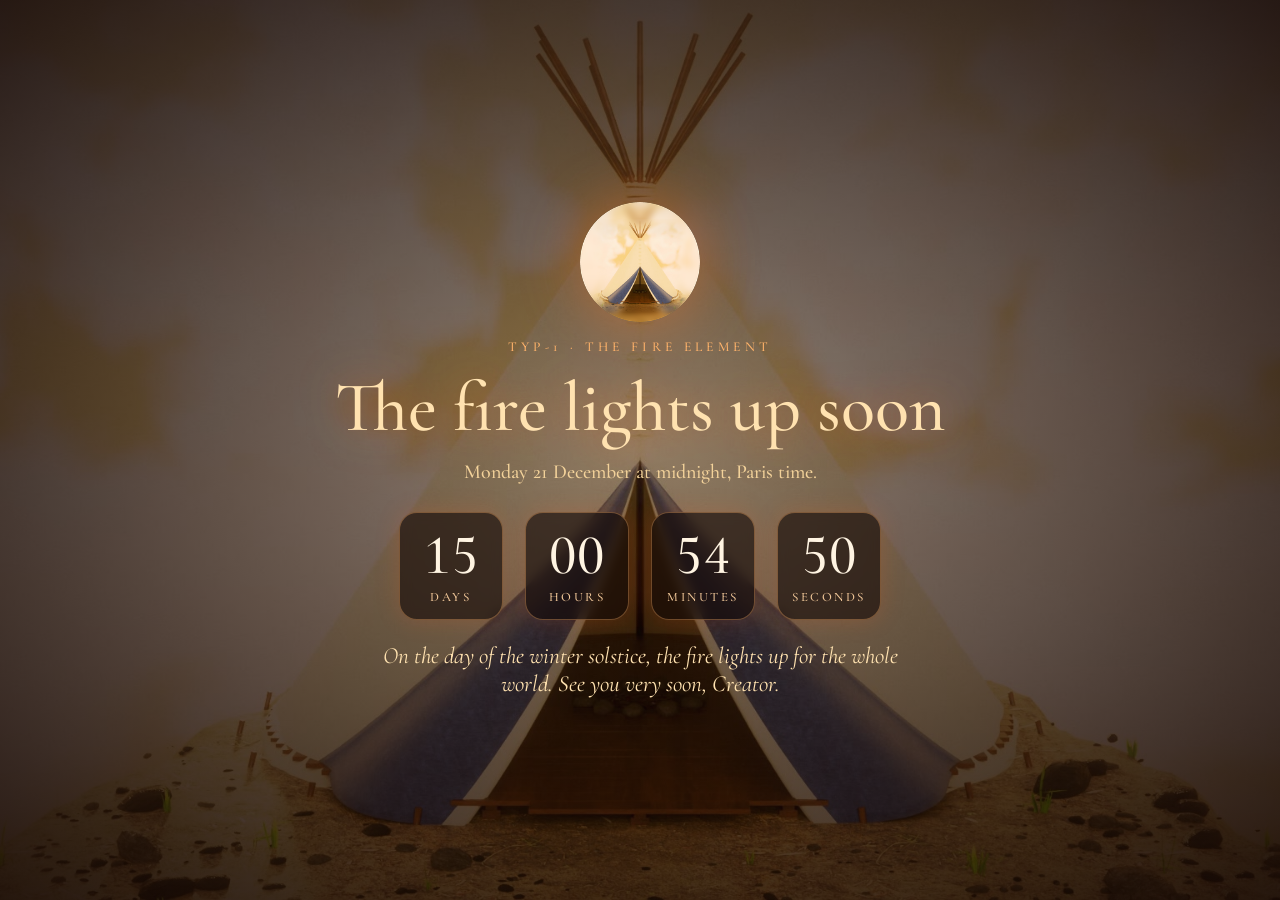
==== bientot.html @ 662b3c2a "Rideau d'ouverture : Typ-1 caché jusqu'au 21 décembre 00:00 (Paris), avec la clé de Ritukah Co-Autho" ====
<!doctype html>
<html lang="fr">
<head>
  <meta charset="utf-8">
  <meta name="viewport" content="width=device-width, initial-scale=1, viewport-fit=cover">
  <meta name="robots" content="noindex, nofollow">
  <meta name="theme-color" content="#120604">
  <title>Typ-1 — Le feu s'allume le 21 décembre</title>
  <link rel="icon" href="/favicon.ico" sizes="any">
  <link rel="icon" type="image/png" sizes="32x32" href="/assets/favicon-32.png">
  <link rel="apple-touch-icon" href="/assets/apple-touch-icon.png">
  <link rel="stylesheet" href="/bientot.css">
  <script src="/bientot.js" defer></script>
</head>
<body>
  <video class="feu" src="/assets/typ1_feu_boucle.mp4" poster="/assets/typ1_poster.jpg" autoplay muted loop playsinline aria-hidden="true"></video>
  <main class="voile" aria-labelledby="voile-titre">
    <img class="voile-logo" src="/assets/icone-192.png" alt="" width="132" height="132">
    <p class="voile-sur" data-t="kicker">Typ-1 · L'élément Feu</p>
    <h1 id="voile-titre" data-t="title">Le feu s'allume bientôt</h1>
    <p class="voile-date" data-t="date">Lundi 21 décembre à minuit, heure de Paris.</p>
    <div class="voile-decompte" role="timer" aria-live="off">
      <div><span id="d">00</span><small data-t="days">jours</small></div>
      <div><span id="h">00</span><small data-t="hours">heures</small></div>
      <div><span id="m">00</span><small data-t="minutes">minutes</small></div>
      <div><span id="s">00</span><small data-t="seconds">secondes</small></div>
    </div>
    <p class="voile-ligne" data-t="line">Le jour du solstice d'hiver, le feu s'allume pour le monde entier. À très vite, Créateur.</p>
  </main>
</body>
</html>
---- bientot.css ----
@font-face{font-family:"Cormorant Garamond";font-weight:500;font-display:swap;src:url("/assets/polices/cormorant-garamond-latin-500-normal.woff2") format("woff2");unicode-range:U+0000-00FF,U+0131,U+0152-0153,U+2000-206F,U+20AC}
@font-face{font-family:"Cormorant Garamond";font-weight:500;font-display:swap;src:url("/assets/polices/cormorant-garamond-latin-ext-500-normal.woff2") format("woff2");unicode-range:U+0100-02BA,U+02BD-02C5,U+02C7-02CC,U+02CE-02D7,U+02DD-02FF,U+1E00-1E9F,U+1EF2-1EFF,U+2020,U+20A0-20AB,U+20AD-20C0,U+2113,U+2C60-2C7F,U+A720-A7FF}
@font-face{font-family:"Cormorant Garamond";font-weight:500;font-display:swap;src:url("/assets/polices/cormorant-garamond-cyrillic-500-normal.woff2") format("woff2");unicode-range:U+0301,U+0400-045F,U+0490-0491,U+04B0-04B1,U+2116}
@font-face{font-family:"Cormorant Garamond";font-style:italic;font-weight:400;font-display:swap;src:url("/assets/polices/cormorant-garamond-latin-400-italic.woff2") format("woff2");unicode-range:U+0000-00FF,U+0131,U+0152-0153,U+2000-206F,U+20AC}
@font-face{font-family:"Cormorant Garamond";font-style:italic;font-weight:400;font-display:swap;src:url("/assets/polices/cormorant-garamond-cyrillic-400-italic.woff2") format("woff2");unicode-range:U+0301,U+0400-045F,U+0490-0491,U+04B0-04B1,U+2116}
*{box-sizing:border-box;margin:0}
html,body{min-height:100%}
body{
  min-height:100vh;min-height:100dvh;display:grid;place-items:center;padding:32px 20px;
  background:#120604 url("/assets/typ1_poster.jpg") center/cover;
  color:#ffe9cc;font-family:"Cormorant Garamond",Georgia,serif;text-align:center;
}
.feu{position:fixed;inset:0;width:100%;height:100%;object-fit:cover}
body::before{content:"";position:fixed;inset:0;z-index:1;background:radial-gradient(ellipse at center,rgba(18,6,4,.45),rgba(18,6,4,.9));pointer-events:none}
.voile{position:relative;z-index:2;max-width:760px;display:grid;justify-items:center;gap:16px}
.voile-logo{width:120px;height:120px;border-radius:50%;box-shadow:0 0 60px rgba(255,120,30,.45);animation:souffle 5s ease-in-out infinite}
.voile-sur{font-size:.85rem;letter-spacing:.32em;text-transform:uppercase;color:#ffb36a}
h1{font-weight:500;font-size:clamp(2.4rem,6.5vw,4.4rem);line-height:1.05;color:#ffe2b0;text-shadow:0 0 40px rgba(255,120,30,.55)}
.voile-date{color:#f3d29a;font-size:1.25rem}
.voile-decompte{display:flex;gap:clamp(8px,3vw,22px);margin:12px 0 6px}
.voile-decompte div{min-width:clamp(64px,18vw,104px);padding:14px 8px;border:1px solid rgba(255,179,106,.35);border-radius:18px;background:rgba(18,6,4,.6);backdrop-filter:blur(6px);-webkit-backdrop-filter:blur(6px);box-shadow:0 0 24px rgba(255,90,20,.18)}
.voile-decompte span{display:block;font-size:clamp(2.1rem,7vw,3.5rem);line-height:1;color:#fff4e2;font-variant-numeric:lining-nums tabular-nums}
.voile-decompte small{display:block;margin-top:6px;font-size:.8rem;letter-spacing:.2em;text-transform:uppercase;color:#f3c99a}
.voile-ligne{font-size:1.45rem;font-style:italic;color:#ffe2b0;max-width:34rem}
html[dir="rtl"] .voile-decompte{flex-direction:row-reverse}
html[lang="ar"] .voile-ligne,html[lang="hi"] .voile-ligne,html[lang="bn"] .voile-ligne,html[lang="zh"] .voile-ligne{font-style:normal}
@keyframes souffle{50%{transform:scale(1.04);box-shadow:0 0 90px rgba(255,140,40,.6)}}
@media (prefers-reduced-motion:reduce){.voile-logo{animation:none}.feu{display:none}}
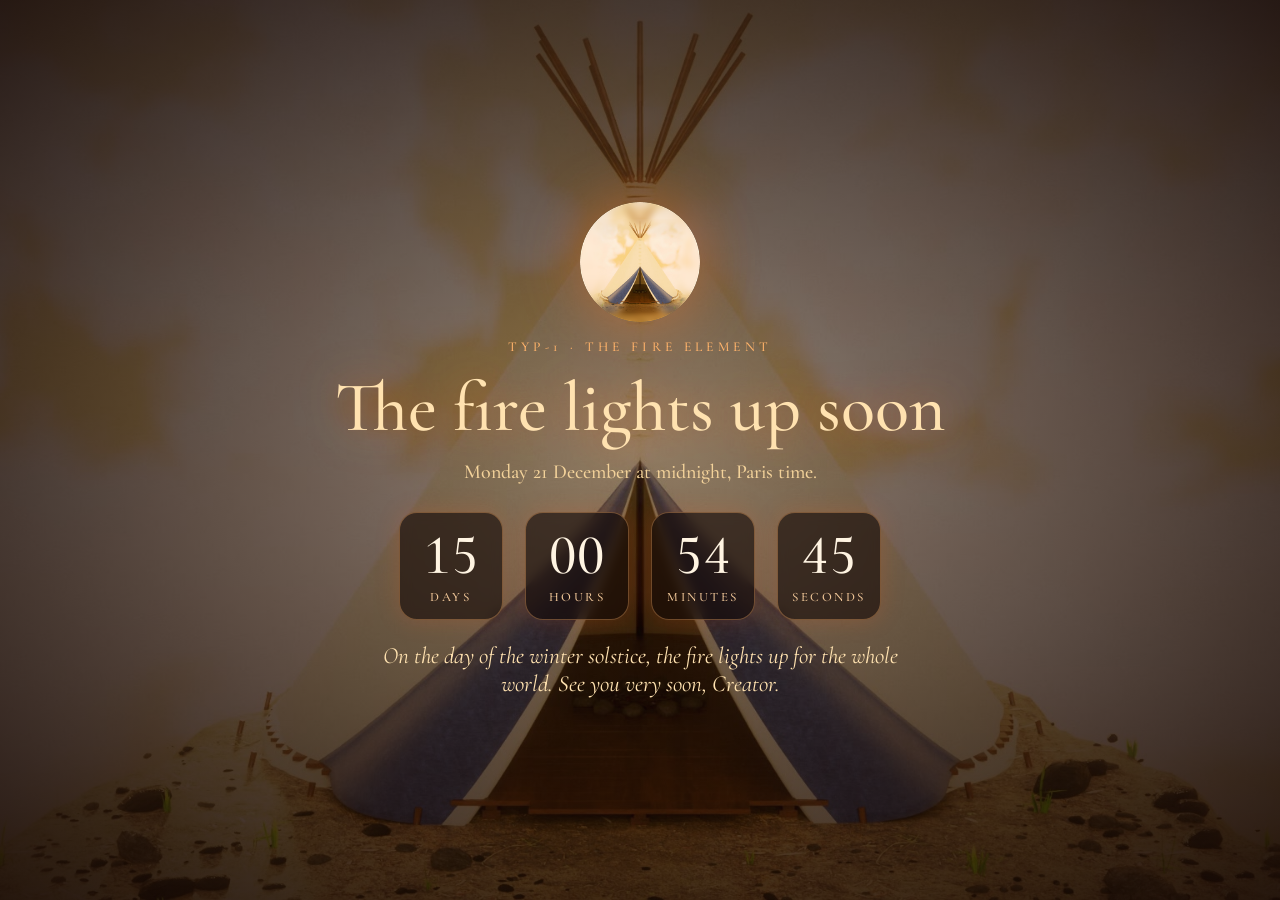
==== commit 6688ed67: "Typ-1 a son adresse : www.typ-1.site Aperçu du lien (index et page d'attente), clé d'aperçu, tests :" ====
--- a/bientot.html
+++ b/bientot.html
@@ -6,6 +6,21 @@
   <meta name="robots" content="noindex, nofollow">
   <meta name="theme-color" content="#120604">
   <title>Typ-1 — Le feu s'allume le 21 décembre</title>
+  <!-- L'aperçu du lien jusqu'à l'ouverture : adresses entières, le poster passe le rideau. -->
+  <meta property="og:type" content="website">
+  <meta property="og:site_name" content="Typ-1">
+  <meta property="og:url" content="https://www.typ-1.site/">
+  <meta property="og:title" content="Typ-1 — Le feu s'allume le 21 décembre">
+  <meta property="og:description" content="Créateur, le tipi s'ouvre au solstice. Le feu t'attend.">
+  <meta property="og:image" content="https://www.typ-1.site/assets/typ1_poster.jpg">
+  <meta property="og:image:type" content="image/jpeg">
+  <meta property="og:image:width" content="1920">
+  <meta property="og:image:height" content="1080">
+  <meta property="og:image:alt" content="Un tipi au crépuscule, un feu à l'intérieur.">
+  <meta property="og:locale" content="fr_FR">
+  <meta name="twitter:card" content="summary_large_image">
+  <meta name="twitter:title" content="Typ-1 — Le feu s'allume le 21 décembre">
+  <meta name="twitter:image" content="https://www.typ-1.site/assets/typ1_poster.jpg">
   <link rel="icon" href="/favicon.ico" sizes="any">
   <link rel="icon" type="image/png" sizes="32x32" href="/assets/favicon-32.png">
   <link rel="apple-touch-icon" href="/assets/apple-touch-icon.png">
